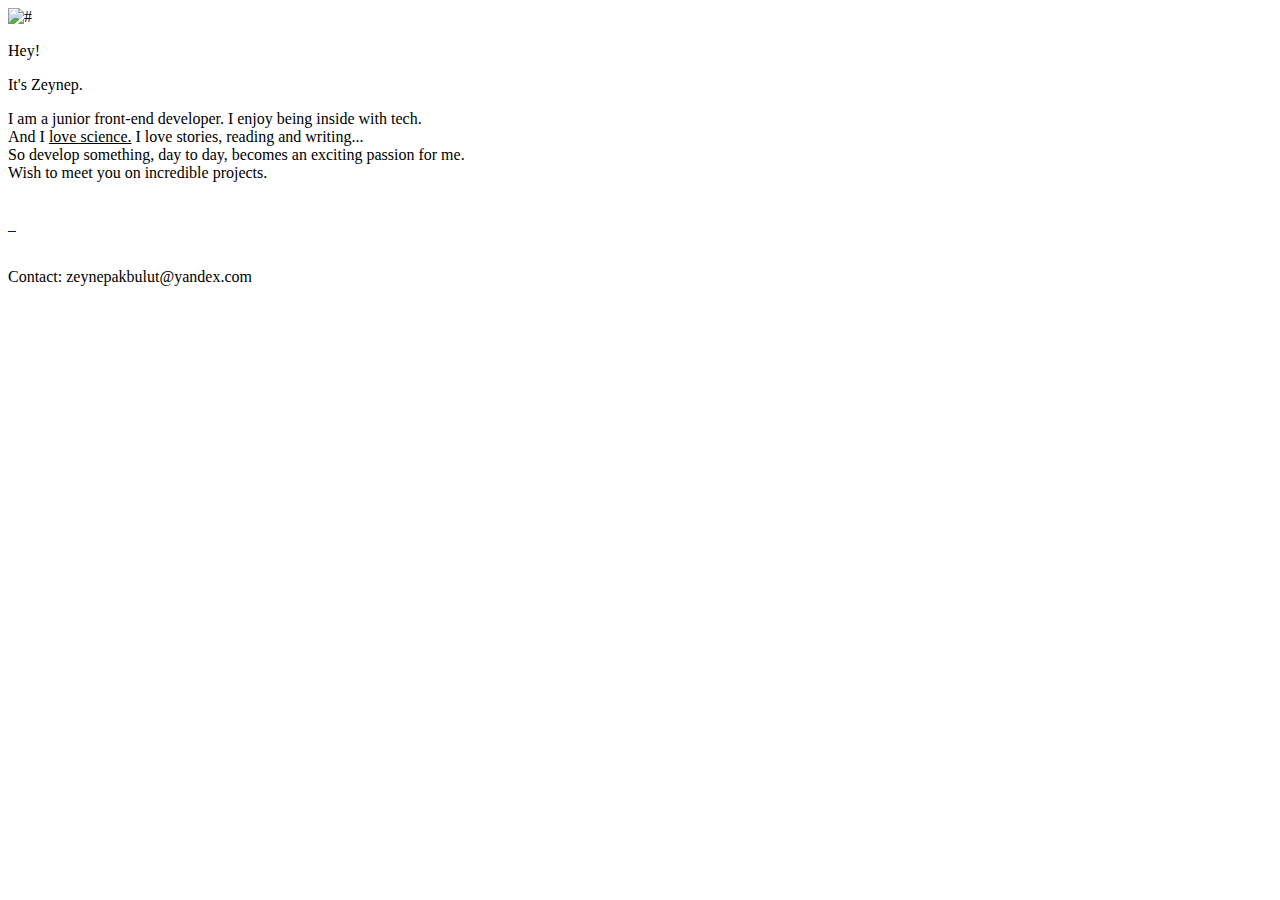
==== index.html @ 6ab3c7d3 "Create index.html" ====
<!DOCTYPE html>
<html lang="en">
<head>
  <meta charset="UTF-8">
  <meta name="viewport" content="width=device-width, initial-scale=1.0">
  <meta http-equiv="X-UA-Compatible" content="ie=edge">
  <link rel="stylesheet" type="text/css" href="css/normalize.css">
  <link rel="stylesheet" type="text/css" href="css/mystyle.css">
  <!-- <link rel="stylesheet" href="css/vendor/bootstrap/bootstrap.min.css" type="text/css"> -->
  <!-- <link href="https://fonts.googleapis.com/css?family=Lato" rel="stylesheet"> -->
  <link href="https://fonts.googleapis.com/css?family=Lora" rel="stylesheet">
  <title>Zeynep Akbulut Ates</title>
</head>
<body>
  <div id='container-fluid'>
    <div class="grayLine"></div>
    <div class="imageDiv">
      <img class="img" src="images/t.jpg" alt="#">
    </div>
    <div class="heyDiv">
      <p class="hey">Hey!
        <br>
        <p class="hey">It's Zeynep.</p>
        <p class="explain">I am a junior front-end developer. I enjoy being inside with tech.
          <br> And I
          <u>love science.</u>
          I love stories, reading and writing...
          <br> So develop something, day to day, becomes an exciting passion for me.
          <br> Wish to meet you on incredible projects.</p>
      </p>
    </div>
    <br>
    <div class="logoDiv">
      <a href="https://twitter.com/zeynakt">
        <img class="logo" src="images/twit.png" alt="">
      </a>
      <a href="https://www.linkedin.com/in/zeynep-akbulut-ate%C5%9F-005b367b/">
        <img class="logo" src="images/linkedin.png" alt="">
      </a>
      <a href="https://github.com/zeynakt">
        <img class="logo" src="images/github.png" alt="">
      </a>
      <br>
    </div>
    <br>
    <p align=”right” class="span">Contact: zeynepakbulut@yandex.com</p>
    <br>
  </div>
</body>
</html>
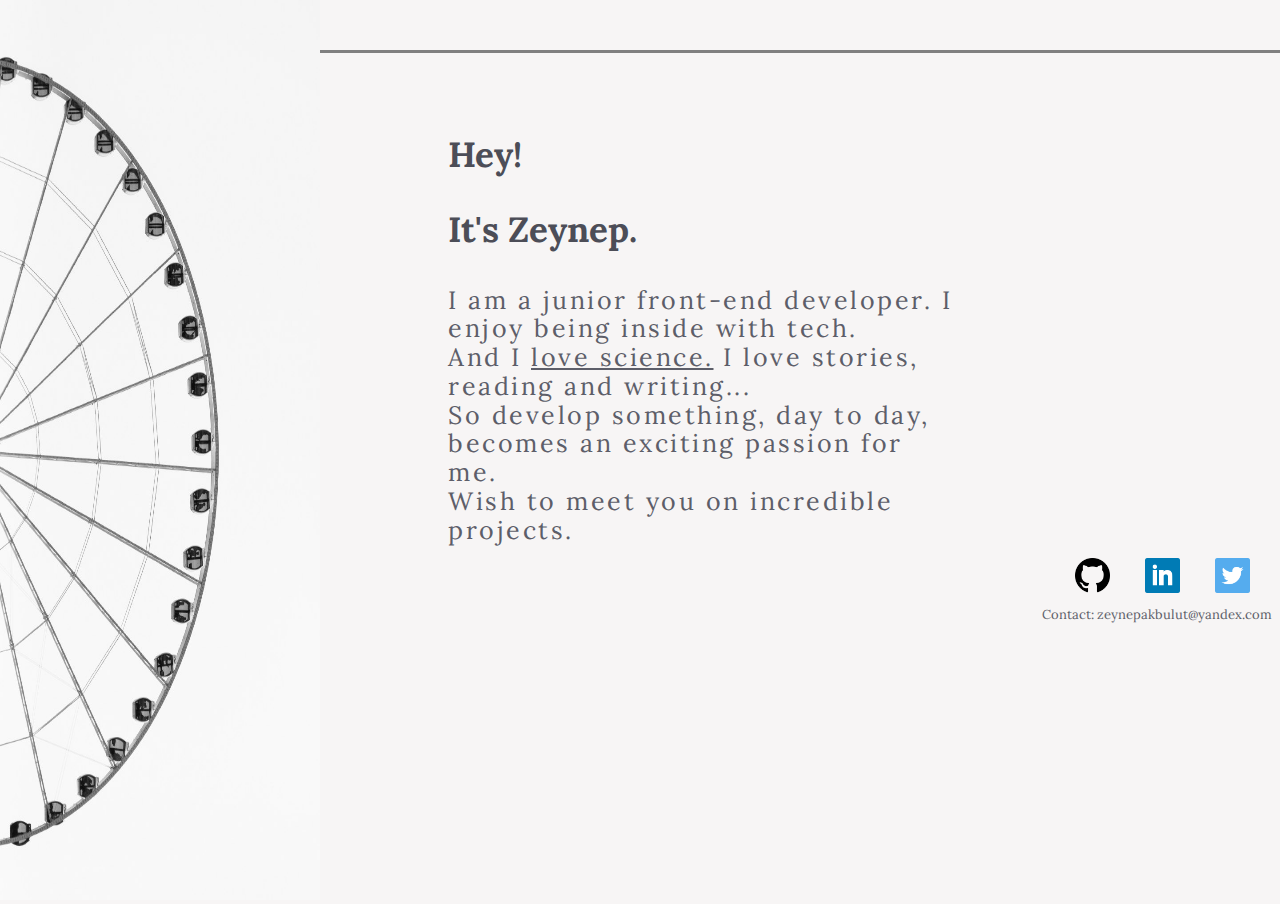
==== commit f8cb41a1: "Update index.html" ====
--- a/index.html
+++ b/index.html
@@ -5,7 +5,7 @@
   <meta name="viewport" content="width=device-width, initial-scale=1.0">
   <meta http-equiv="X-UA-Compatible" content="ie=edge">
   <link rel="stylesheet" type="text/css" href="css/normalize.css">
-  <link rel="stylesheet" type="text/css" href="css/mystyle.css">
+  <link rel="stylesheet" type="text/css" href="css/style.css">
   <!-- <link rel="stylesheet" href="css/vendor/bootstrap/bootstrap.min.css" type="text/css"> -->
   <!-- <link href="https://fonts.googleapis.com/css?family=Lato" rel="stylesheet"> -->
   <link href="https://fonts.googleapis.com/css?family=Lora" rel="stylesheet">
--- a/css/style.css
+++ b/css/style.css
@@ -0,0 +1,89 @@
+html{
+  width: 100%;
+  height: 100%;
+  -webkit-tap-highlight-color: transparent;
+  display: block;
+}
+body{
+  width: 100%;
+  height: 100%;
+  background-color:rgb(247, 245, 245) !important; 
+  overflow: hidden;
+}
+#container-fluid { 
+  width: 100%;
+  height: 100%;
+  margin-bottom: 0px;
+  margin-right: 0px;
+  padding-right: 0px;
+ }
+.grayLine{
+  background-color: gray;
+  width: 100% !important;
+  height: 3px;
+  margin-top: 50px;
+  position: absolute;
+}
+.imageDiv{
+  width: 25%;
+  height: 100%;
+  float: left;
+  margin-top: 0;
+  padding-top: 0;
+  position: absolute;
+}
+.img{
+  width: 100%;
+  height: 100%;
+}
+ .heyDiv{
+  margin-left: 35%;
+  width: 40%;
+  height: 60%;
+  float: right;
+  position: absolute;
+  margin-top: 100px;
+  } 
+ .hey{
+  color: #4c4d57;
+  font-size: 35px;
+  font-weight: bold;
+  font-family: 'Lora', serif;
+}
+.explain{
+  color: #5d5e69;
+  font-size: 25px;
+  font-family: 'Lora', serif;
+  letter-spacing: 0.1em;
+}
+.logo{
+  float: right;
+  padding-right: 25px;
+  width: 35px;
+  height: 35px;
+  margin: 5px;
+}
+.logoDiv{
+  margin-top: 535px;
+ }
+.span{
+  text-align: right !important;
+  font-size: 13px;
+  color: #5d5e69;
+  font-family: 'Lora', serif;
+  padding-top: 5px;
+  margin-right: 2px !important;
+  padding-right: 6px !important;
+}
+.contact{
+  width: 100%;
+  text-align: right !important;
+  float: right;
+  margin-right: 0%;
+  padding-right: 0%;
+  background-color: #5d5e69
+}
+
+
+
+
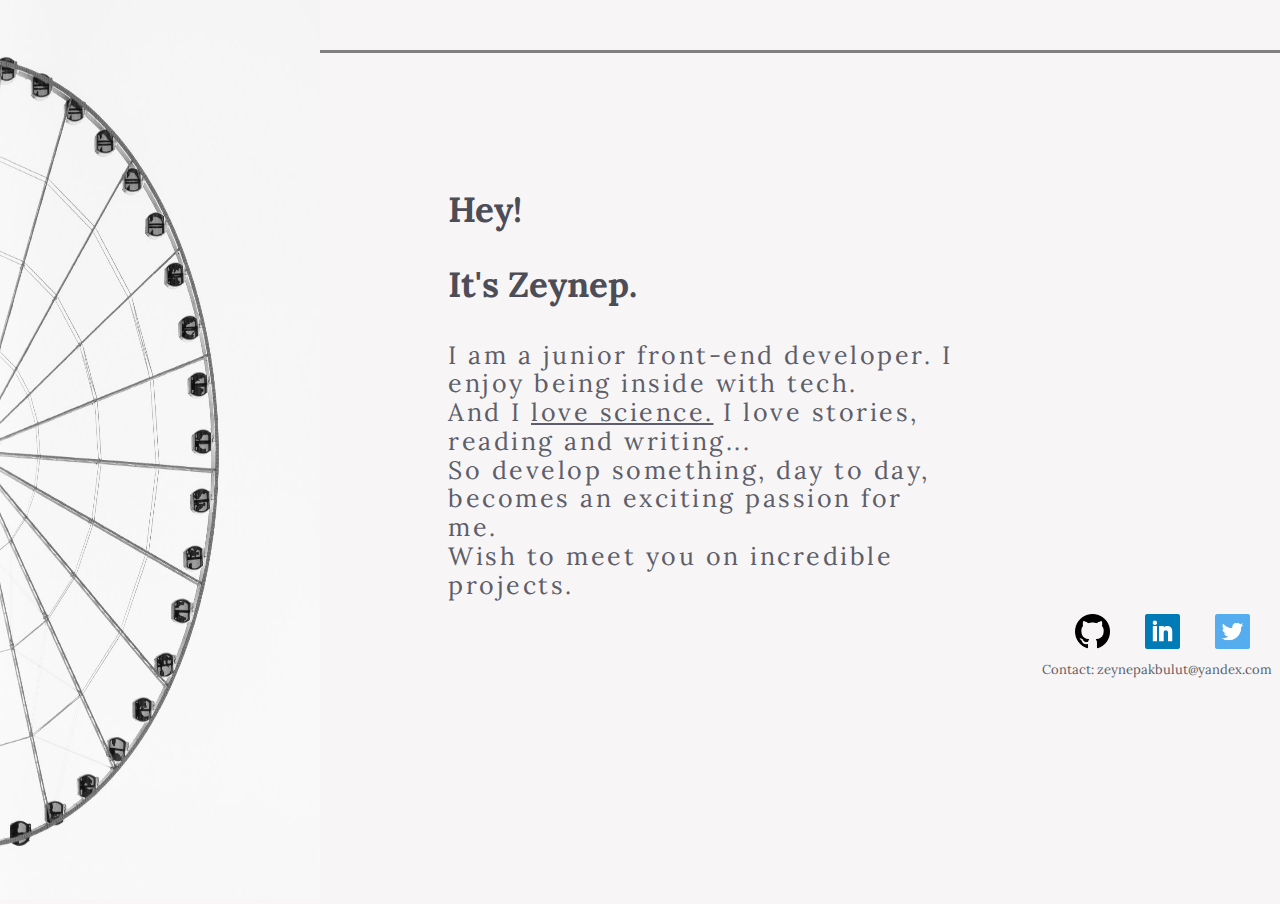
==== commit 0aa516d8: "Update index.html" ====
--- a/index.html
+++ b/index.html
@@ -6,7 +6,7 @@
   <meta http-equiv="X-UA-Compatible" content="ie=edge">
   <link rel="stylesheet" type="text/css" href="css/normalize.css">
   <link rel="stylesheet" type="text/css" href="css/style.css">
-  <!-- <link rel="stylesheet" href="css/vendor/bootstrap/bootstrap.min.css" type="text/css"> -->
+  <!-- <link rel="stylesheet" href="css/bootstrap.min.css" type="text/css"> -->
   <!-- <link href="https://fonts.googleapis.com/css?family=Lato" rel="stylesheet"> -->
   <link href="https://fonts.googleapis.com/css?family=Lora" rel="stylesheet">
   <title>Zeynep Akbulut Ates</title>
@@ -17,6 +17,11 @@
     <div class="imageDiv">
       <img class="img" src="images/t.jpg" alt="#">
     </div>
+    <div class="bosDivTop"></div>
+    <div class="bosDiv" > <div id="some-elementDiv"><a  href="About.html" >About</a></div> </div>
+   <!--  <div class="bosDiv" > <a  href="About.html" id="some-element">About</a></div> -->
+    <div class="bosDiv2"><div id="some-elementDiv"><a href="Thoughts.html" >Thoughts</a></div></div>
+    <div class="bosDiv3"><div id="some-elementDiv"><a href="Works.html" >Works</a></div></div>
     <div class="heyDiv">
       <p class="hey">Hey!
         <br>
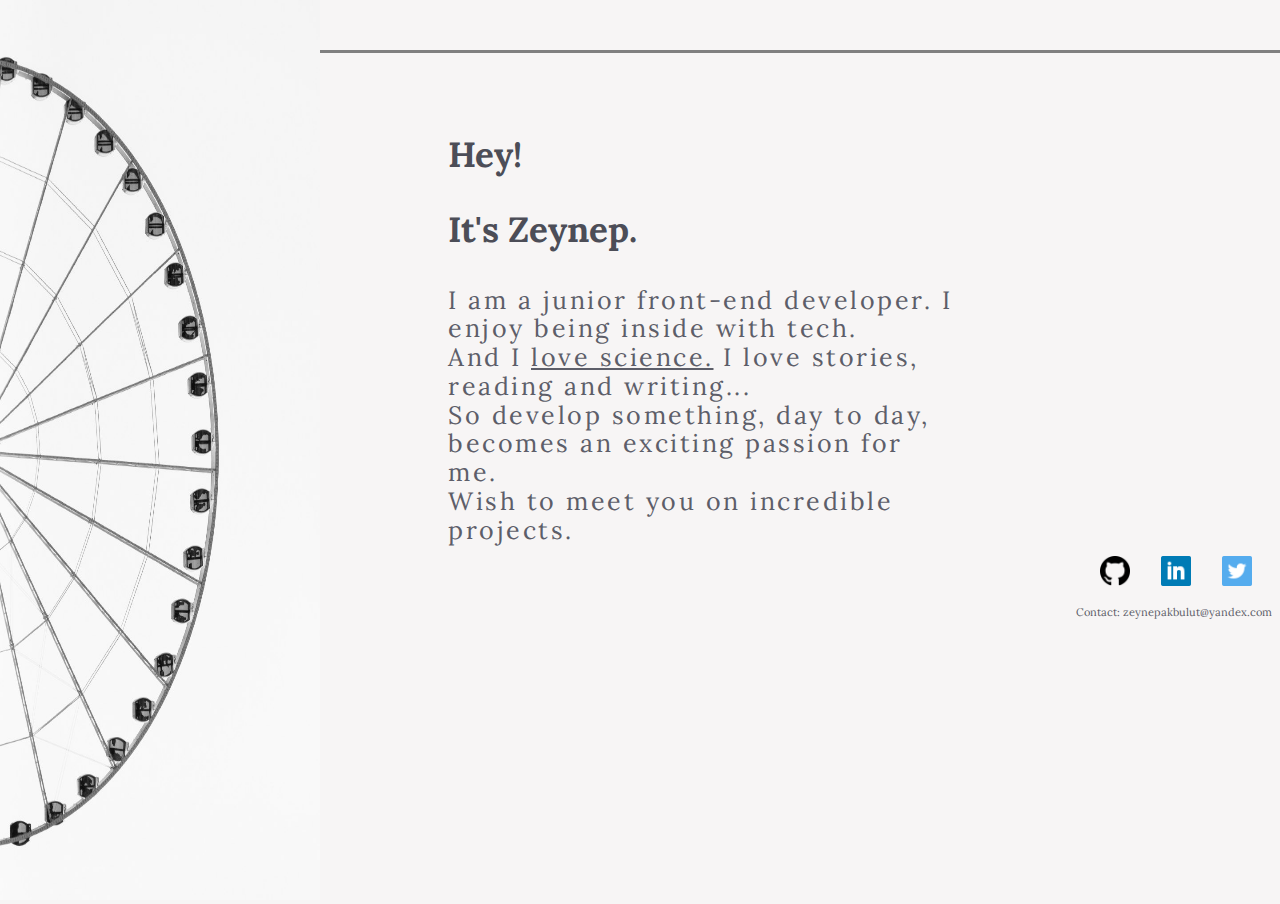
==== commit 3e9d3cc9: "Update index.html" ====
--- a/index.html
+++ b/index.html
@@ -19,7 +19,6 @@
     </div>
     <div class="bosDivTop"></div>
     <div class="bosDiv" > <div id="some-elementDiv"><a  href="About.html" >About</a></div> </div>
-   <!--  <div class="bosDiv" > <a  href="About.html" id="some-element">About</a></div> -->
     <div class="bosDiv2"><div id="some-elementDiv"><a href="Thoughts.html" >Thoughts</a></div></div>
     <div class="bosDiv3"><div id="some-elementDiv"><a href="Works.html" >Works</a></div></div>
     <div class="heyDiv">
--- a/css/style.css
+++ b/css/style.css
@@ -32,10 +32,119 @@
   padding-top: 0;
   position: absolute;
 }
+
+.bosDivTop{
+  background-color: transparent;
+/*   background-color: gray;
+ */  width: 17%;
+  height: 20%;
+  float: left;
+  margin-top: 0%;
+  padding-top: 0%;
+  margin-bottom: 0%;
+  padding-bottom: 0%;
+  position: absolute;
+}
+.bosDiv{
+  background-color: transparent;
+/*   background-color: pink;
+ */  width: 17%;
+  height: 20%;
+  float: left;
+  margin-top:10%;
+  /* margin-top: 0;*/
+  padding-top: 0%; 
+  margin-bottom: 0%;
+  padding-bottom: 0%;
+  position: absolute;
+}
+.bosDiv2{
+  background-color: transparent;
+/*   background-color: yellow;
+ */  width: 17%;
+  height: 20%;
+  float: left;
+  margin-top:20%;
+  padding-top: 0%;
+  position: absolute;
+}
+#some-element { 
+  display: none; 
+/*   text-align: right; */
+  margin-left: 50%;
+  padding-left: 30%;
+  margin-top: 10%;
+  color: #829db4;
+  font-size: 30px;
+  font-family: 'Lora', serif;
+  letter-spacing: 0.1em;
+  text-decoration: none;
+}
+.bosDiv:hover #some-element { 
+  display: block;
+ }
+ a{
+  text-decoration: none;
+ }
+ #some-elementDiv { 
+  display: none; 
+/*   text-align: right; */
+  margin-left: 100%;
+  padding-left: 30%;
+  margin-top: 10%;
+  color: #829db4;
+  font-size: 30px;
+  font-family: 'Lora', serif;
+  letter-spacing: 0.1em;
+  text-decoration: none;
+  width: 120%;
+  height: 66px;
+/*   background-color: darkcyan; */
+  opacity: 0.3;
+}
+.bosDiv:hover #some-elementDiv { 
+  display: block;
+ }
+ .bosDiv2:hover #some-elementDiv { 
+  display: block;
+ }
+ .bosDiv3:hover #some-elementDiv { 
+  display: block;
+ }
+.bosDiv3{
+  background-color: transparent;
+/*   background-color: green;
+ */  width: 17%;
+  height: 25%;
+  float: left;
+  margin-top:30%;
+  padding-top: 0%;
+  position: absolute;
+}
 .img{
   width: 100%;
   height: 100%;
 }
+.bosDiv:hover { 
+
+  cursor: default;
+    transform: rotate(180deg);
+    transition: all 0.8s ease-in-out 4s;
+ }
+ .bosDiv2:hover { 
+
+    cursor: default;
+      transform: rotate(180deg);
+      transition: all 0.8s ease-in-out 4s;
+   }
+   .bosDiv3:hover { 
+ 
+      cursor: default;
+        transform: rotate(180deg);
+        transition: all 0.8s ease-in-out 4s;
+        
+     }
+     
  .heyDiv{
   margin-left: 35%;
   width: 40%;
@@ -56,19 +165,36 @@
   font-family: 'Lora', serif;
   letter-spacing: 0.1em;
 }
+.about{
+  color: #5d5e69;
+  font-size: 20px;
+  font-family: 'Lora', serif;
+  letter-spacing: 0.1em;
+}
 .logo{
   float: right;
   padding-right: 25px;
-  width: 35px;
-  height: 35px;
-  margin: 5px;
+  width: 30px;
+  height: 30px;
+  margin: 3px;
 }
 .logoDiv{
   margin-top: 535px;
  }
+ .logoDivT{
+  margin-top: 0;
+  padding-top: 0;
+ }
+ .logoT{
+  float: right;
+  padding-right: 25px;
+  width: 20px;
+  height: 20px;
+  margin: 2px;
+}
 .span{
   text-align: right !important;
-  font-size: 13px;
+  font-size: 11px;
   color: #5d5e69;
   font-family: 'Lora', serif;
   padding-top: 5px;
@@ -87,3 +213,5 @@
 
 
 
+
+
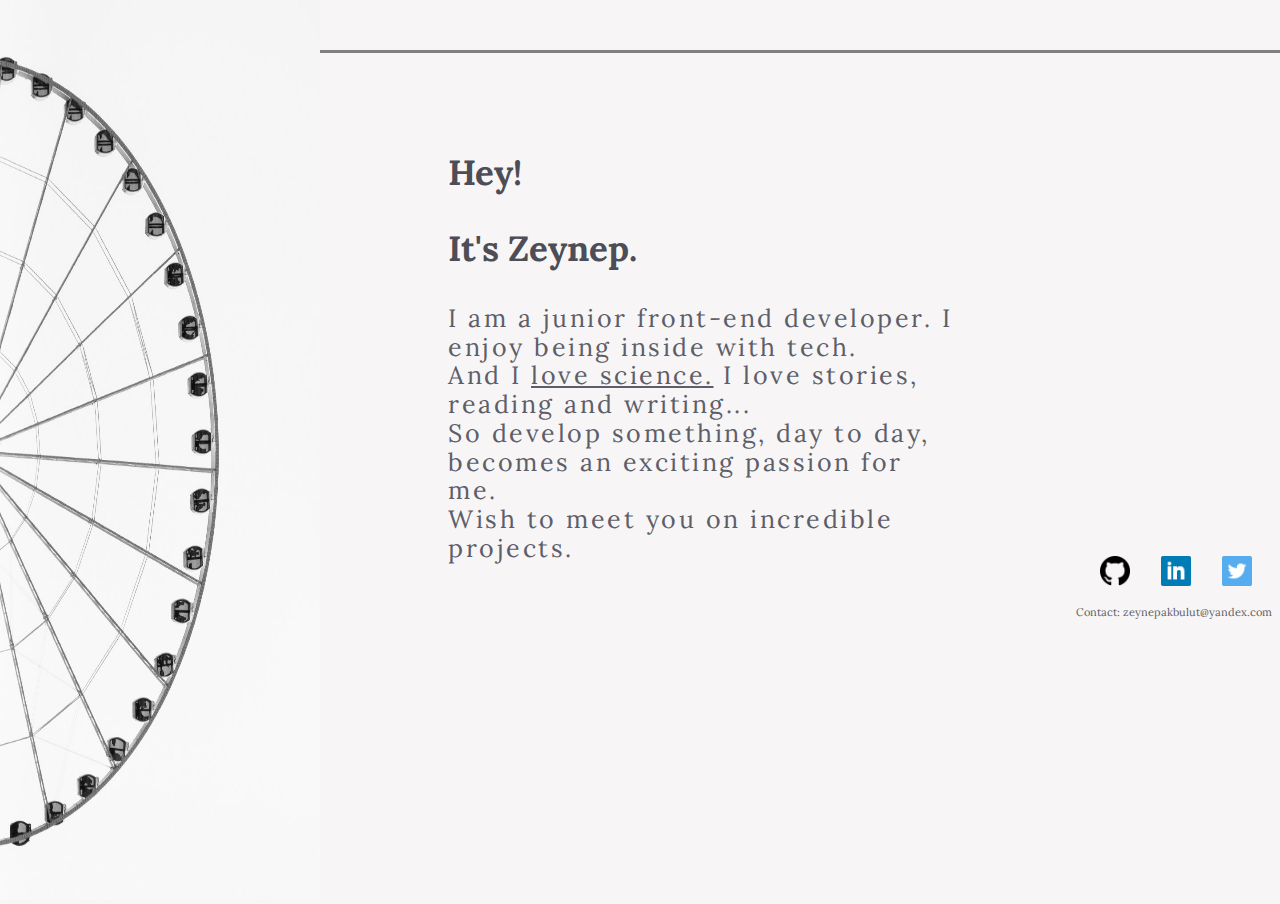
==== commit 8ff6202b: "Update index.html" ====
--- a/index.html
+++ b/index.html
@@ -21,7 +21,7 @@
     <div class="bosDiv" > <div id="some-elementDiv"><a  href="About.html" >About</a></div> </div>
     <div class="bosDiv2"><div id="some-elementDiv"><a href="Thoughts.html" >Thoughts</a></div></div>
     <div class="bosDiv3"><div id="some-elementDiv"><a href="Works.html" >Works</a></div></div>
-    <div class="heyDiv">
+    <div class="heyDiv"> <br>
       <p class="hey">Hey!
         <br>
         <p class="hey">It's Zeynep.</p>
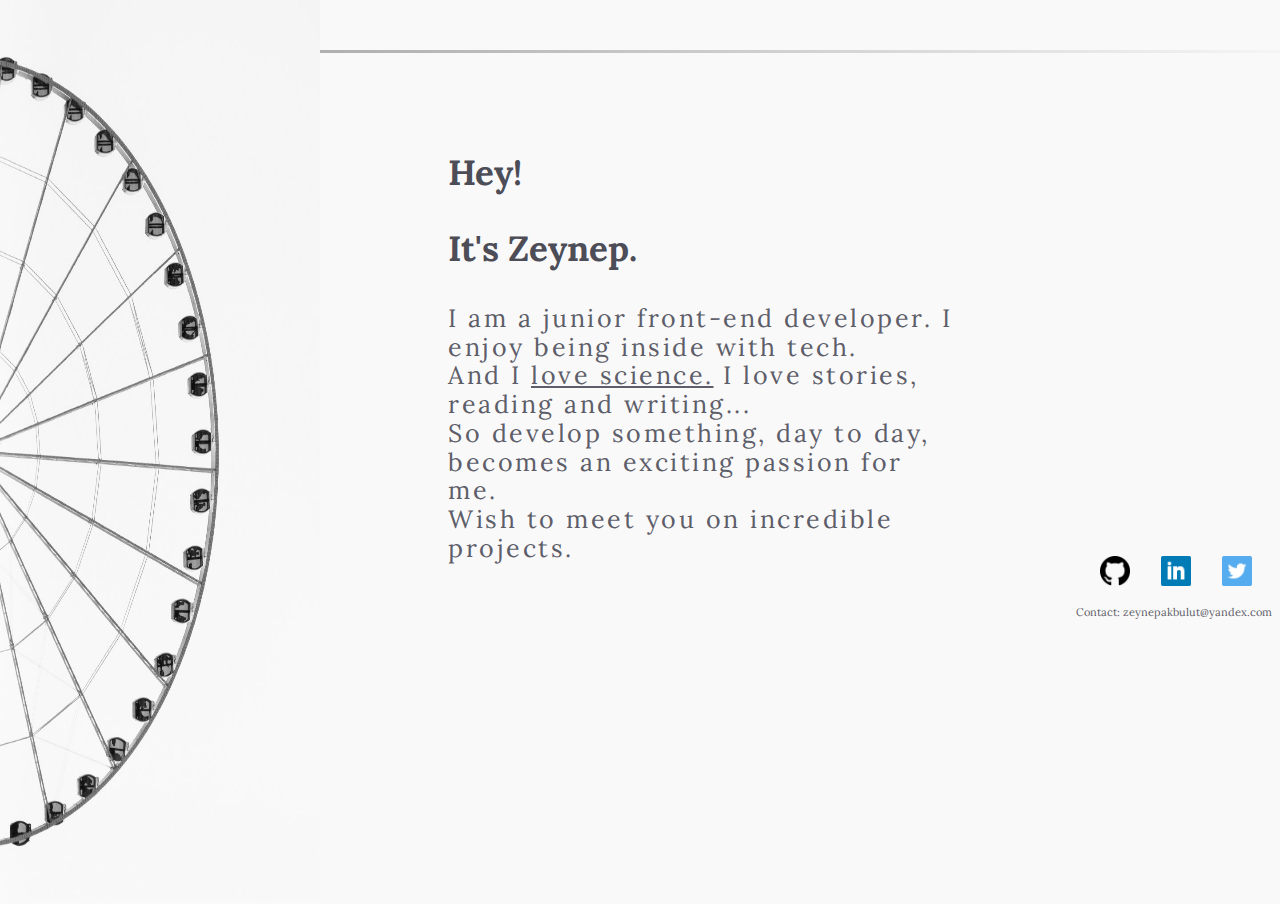
==== commit 4619eea9: "Update index.html" ====
--- a/index.html
+++ b/index.html
@@ -51,4 +51,4 @@
     <br>
   </div>
 </body>
-</html>
+</html> 
--- a/css/style.css
+++ b/css/style.css
@@ -7,7 +7,8 @@
 body{
   width: 100%;
   height: 100%;
-  background-color:rgb(247, 245, 245) !important; 
+  /* background-color:rgb(247, 245, 245) !important;  */
+  background-color:rgb(250, 249, 249) !important;
   overflow: hidden;
 }
 #container-fluid { 
@@ -18,9 +19,18 @@
   padding-right: 0px;
  }
 .grayLine{
-  background-color: gray;
+  /* background-color: rgb(153, 152, 152); */
+  background: linear-gradient(to right,rgb(153, 152, 152) , whitesmoke);
   width: 100% !important;
   height: 3px;
+  margin-top: 50px;
+  position: absolute;
+}
+.grayLineT{
+  background-color: gray;
+  background: linear-gradient(to right,rgb(153, 152, 152) , whitesmoke);
+  width: 100% !important;
+  height: 2.5px;
   margin-top: 50px;
   position: absolute;
 }
@@ -188,8 +198,8 @@
  .logoT{
   float: right;
   padding-right: 25px;
-  width: 20px;
-  height: 20px;
+  width: 22px;
+  height: 22px;
   margin: 2px;
 }
 .span{
@@ -215,3 +225,6 @@
 
 
 
+
+
+
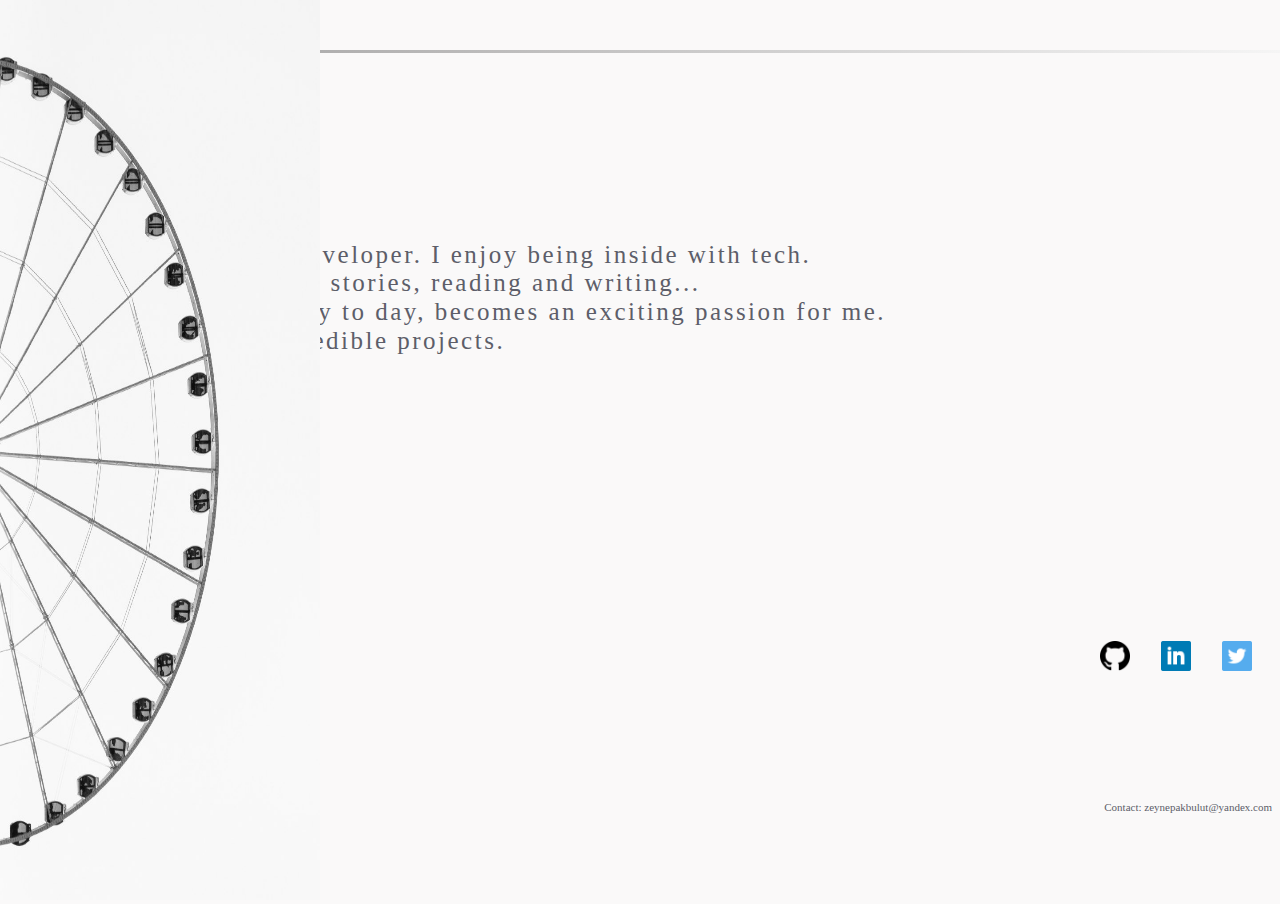
==== commit 2cd1d4c2: "Update index.html" ====
--- a/index.html
+++ b/index.html
@@ -6,9 +6,8 @@
   <meta http-equiv="X-UA-Compatible" content="ie=edge">
   <link rel="stylesheet" type="text/css" href="css/normalize.css">
   <link rel="stylesheet" type="text/css" href="css/style.css">
-  <!-- <link rel="stylesheet" href="css/bootstrap.min.css" type="text/css"> -->
-  <!-- <link href="https://fonts.googleapis.com/css?family=Lato" rel="stylesheet"> -->
-  <link href="https://fonts.googleapis.com/css?family=Lora" rel="stylesheet">
+  <link href="https://fonts.googleapis.com/css?family=Source+Code+Pro:200" rel="stylesheet">
+  <link href="https://fonts.googleapis.com/css?family=Work+Sans:200" rel="stylesheet">
   <title>Zeynep Akbulut Ates</title>
 </head>
 <body>
@@ -17,11 +16,11 @@
     <div class="imageDiv">
       <img class="img" src="images/t.jpg" alt="#">
     </div>
-    <div class="bosDivTop"></div>
-    <div class="bosDiv" > <div id="some-elementDiv"><a  href="About.html" >About</a></div> </div>
-    <div class="bosDiv2"><div id="some-elementDiv"><a href="Thoughts.html" >Thoughts</a></div></div>
-    <div class="bosDiv3"><div id="some-elementDiv"><a href="Works.html" >Works</a></div></div>
-    <div class="heyDiv"> <br>
+    <div class="empty-box-Top"></div>
+    <div class="empty-box" > <div id="some-element-div"><a  href="About.html" >About</a></div> </div>
+    <div class="empty-box2"><div id="some-element-div"><a href="Thoughts.html" >Thoughts</a></div></div>
+    <div class="empty-box3"><div id="some-element-div"><a href="Works.html" >Works</a></div></div>
+    <div class="hey-div"> 
       <p class="hey">Hey!
         <br>
         <p class="hey">It's Zeynep.</p>
@@ -33,8 +32,8 @@
           <br> Wish to meet you on incredible projects.</p>
       </p>
     </div>
-    <br>
-    <div class="logoDiv">
+    <br><br><br><br><br><br><br><br><br><br><br><br><br><br>
+    <div class="logo-div">
       <a href="https://twitter.com/zeynakt">
         <img class="logo" src="images/twit.png" alt="">
       </a>
@@ -46,9 +45,9 @@
       </a>
       <br>
     </div>
-    <br>
+    <br><br><br><br><br><br><br>
     <p align=”right” class="span">Contact: zeynepakbulut@yandex.com</p>
     <br>
   </div>
 </body>
-</html> 
+</html>
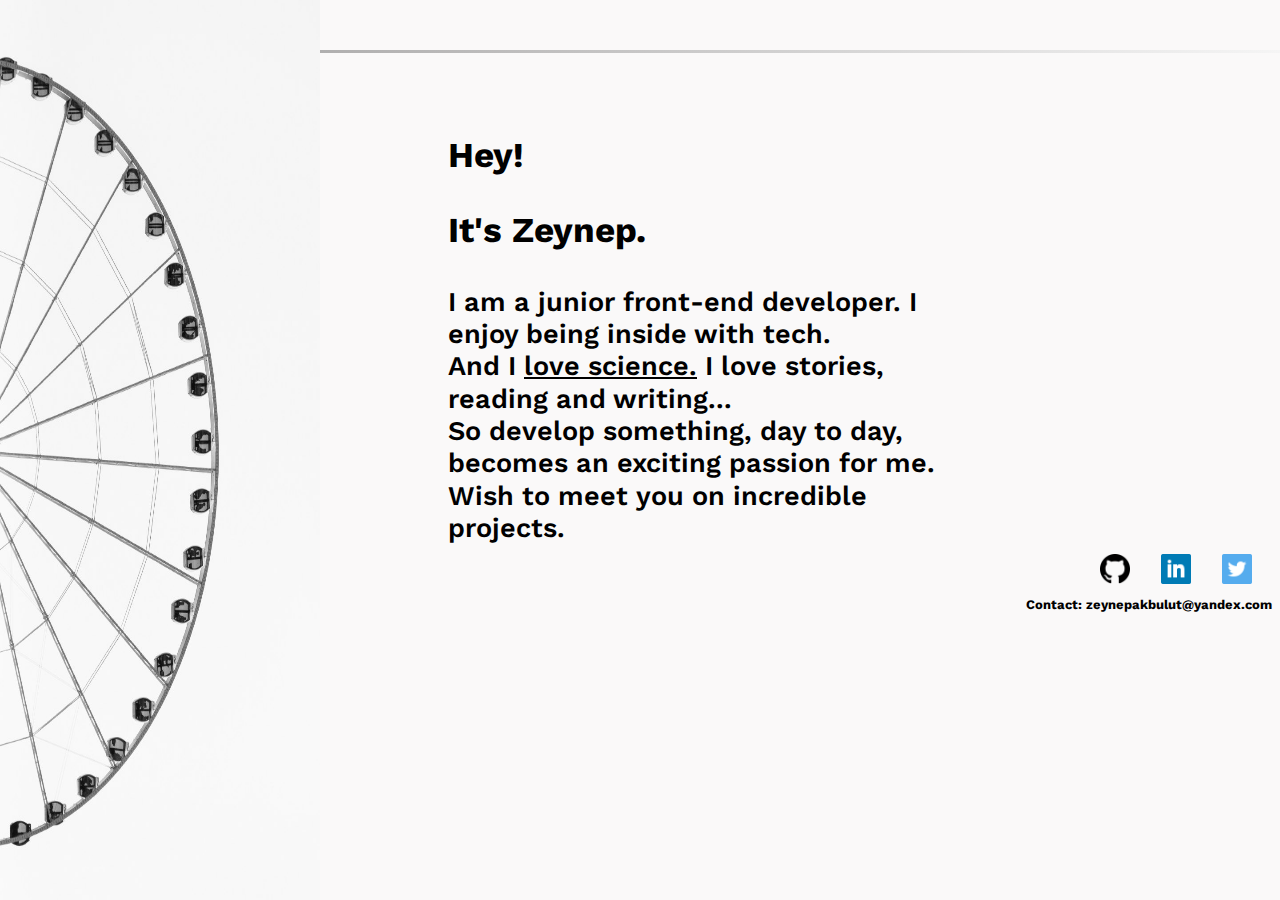
==== commit 5d5598a5: "Update index.html" ====
--- a/index.html
+++ b/index.html
@@ -12,8 +12,8 @@
 </head>
 <body>
   <div id='container-fluid'>
-    <div class="grayLine"></div>
-    <div class="imageDiv">
+    <div class="gray-line"></div>
+    <div class="image-div">
       <img class="img" src="images/t.jpg" alt="#">
     </div>
     <div class="empty-box-Top"></div>
--- a/css/style.css
+++ b/css/style.css
@@ -3,8 +3,10 @@
   height: 100%;
   -webkit-tap-highlight-color: transparent;
   display: block;
+  font-size: 1px;
 }
 body{
+  margin: 0;
   width: 100%;
   height: 100%;
   /* background-color:rgb(247, 245, 245) !important;  */
@@ -18,7 +20,7 @@
   margin-right: 0px;
   padding-right: 0px;
  }
-.grayLine{
+.gray-line{
   /* background-color: rgb(153, 152, 152); */
   background: linear-gradient(to right,rgb(153, 152, 152) , whitesmoke);
   width: 100% !important;
@@ -26,7 +28,7 @@
   margin-top: 50px;
   position: absolute;
 }
-.grayLineT{
+.gray-line-tab{
   background-color: gray;
   background: linear-gradient(to right,rgb(153, 152, 152) , whitesmoke);
   width: 100% !important;
@@ -34,7 +36,7 @@
   margin-top: 50px;
   position: absolute;
 }
-.imageDiv{
+.image-div{
   width: 25%;
   height: 100%;
   float: left;
@@ -43,7 +45,7 @@
   position: absolute;
 }
 
-.bosDivTop{
+.empty-box-Top{
   background-color: transparent;
 /*   background-color: gray;
  */  width: 17%;
@@ -55,7 +57,7 @@
   padding-bottom: 0%;
   position: absolute;
 }
-.bosDiv{
+.empty-box{
   background-color: transparent;
 /*   background-color: pink;
  */  width: 17%;
@@ -68,7 +70,7 @@
   padding-bottom: 0%;
   position: absolute;
 }
-.bosDiv2{
+.empty-box2{
   background-color: transparent;
 /*   background-color: yellow;
  */  width: 17%;
@@ -84,44 +86,47 @@
   margin-left: 50%;
   padding-left: 30%;
   margin-top: 10%;
-  color: #829db4;
+/*   color: #829db4; */
+color: black;
   font-size: 30px;
-  font-family: 'Lora', serif;
+  font-family: 'Work Sans', sans-serif;
+  font-weight: 900;
   letter-spacing: 0.1em;
   text-decoration: none;
 }
-.bosDiv:hover #some-element { 
+.empty-box:hover #some-element { 
   display: block;
  }
  a{
   text-decoration: none;
  }
- #some-elementDiv { 
+ #some-element-div { 
   display: none; 
 /*   text-align: right; */
   margin-left: 100%;
   padding-left: 30%;
   margin-top: 10%;
-  color: #829db4;
+  /* color: #829db4; */ color: black;
   font-size: 30px;
-  font-family: 'Lora', serif;
+  font-family: 'Work Sans', sans-serif;
   letter-spacing: 0.1em;
   text-decoration: none;
   width: 120%;
   height: 66px;
+  font-weight: 900;
 /*   background-color: darkcyan; */
   opacity: 0.3;
 }
-.bosDiv:hover #some-elementDiv { 
-  display: block;
- }
- .bosDiv2:hover #some-elementDiv { 
-  display: block;
- }
- .bosDiv3:hover #some-elementDiv { 
-  display: block;
- }
-.bosDiv3{
+.empty-box:hover #some-element-div { 
+  display: block;
+ }
+ .empty-box2:hover #some-element-div { 
+  display: block;
+ }
+ .empty-box3:hover #some-element-div { 
+  display: block;
+ }
+.empty-box3{
   background-color: transparent;
 /*   background-color: green;
  */  width: 17%;
@@ -135,19 +140,19 @@
   width: 100%;
   height: 100%;
 }
-.bosDiv:hover { 
+.empty-box:hover { 
 
   cursor: default;
     transform: rotate(180deg);
     transition: all 0.8s ease-in-out 4s;
  }
- .bosDiv2:hover { 
+ .empty-box2:hover { 
 
     cursor: default;
       transform: rotate(180deg);
       transition: all 0.8s ease-in-out 4s;
    }
-   .bosDiv3:hover { 
+   .empty-box3:hover { 
  
       cursor: default;
         transform: rotate(180deg);
@@ -155,7 +160,7 @@
         
      }
      
- .heyDiv{
+ .hey-div{
   margin-left: 35%;
   width: 40%;
   height: 60%;
@@ -163,23 +168,38 @@
   position: absolute;
   margin-top: 100px;
   } 
+  .hey-div-tab{
+    padding-top: 35px; 
+    margin-left: 35%;
+    width: 40%;
+    height: 60%;
+    float: right;
+    position: absolute;
+    margin-top: 100px;
+    } 
  .hey{
-  color: #4c4d57;
+/*   color: #4c4d57; */color: black;
   font-size: 35px;
   font-weight: bold;
-  font-family: 'Lora', serif;
+  font-family: 'Work Sans', sans-serif;
 }
 .explain{
-  color: #5d5e69;
-  font-size: 25px;
-  font-family: 'Lora', serif;
-  letter-spacing: 0.1em;
+ /*  color: #5d5e69; */
+  color: black;
+  font-size: 27px;
+  font-family: 'Work Sans', sans-serif;
+  font-weight: 590;
+  /* letter-spacing: 0.1em; */
+  line-height: 1.2;
 }
 .about{
-  color: #5d5e69;
-  font-size: 20px;
-  font-family: 'Lora', serif;
-  letter-spacing: 0.1em;
+  /* color: #5d5e69; */
+  color: black;
+  font-size: 27px;
+  font-family: 'Work Sans', sans-serif;
+  /* letter-spacing: 0.1em; */
+  font-weight: 590;
+  line-height: 1.2;
 }
 .logo{
   float: right;
@@ -188,14 +208,14 @@
   height: 30px;
   margin: 3px;
 }
-.logoDiv{
+.logo-div{
   margin-top: 535px;
  }
- .logoDivT{
+ .logo-div-tab{
   margin-top: 0;
-  padding-top: 0;
- }
- .logoT{
+  padding-top: 15px;
+ }
+ .logo-tab{
   float: right;
   padding-right: 25px;
   width: 22px;
@@ -204,10 +224,11 @@
 }
 .span{
   text-align: right !important;
-  font-size: 11px;
-  color: #5d5e69;
-  font-family: 'Lora', serif;
-  padding-top: 5px;
+  font-size: 13px;
+  font-weight: bold;
+  /* color: #5d5e69; */color: black;
+  font-family: 'Work Sans', sans-serif;
+  padding-top: 25px;
   margin-right: 2px !important;
   padding-right: 6px !important;
 }
@@ -222,9 +243,70 @@
 
 
 
-
-
-
-
-
-
+main {
+  position: relative;
+  display: flex;
+  /*  font-family: 'Work Sans', sans-serif; */
+  font-family: 'Work Sans', sans-serif;
+  font-size: 20px;
+  /* min-height: 100vh; */
+  display: flex;
+  font-weight: normal !important;
+}
+.marker {
+  position: absolute; top: 4rem; left: -3rem;
+  height: 2rem; width: 25rem;
+  background-color: black;
+  animation-name: marker;
+  margin-left: 5px;
+}
+
+h1 { margin: 0; 
+  
+}
+.marker, .r, .e1, .s1, .s2, .e2 {
+  animation-timing-function: cubic-bezier(0.15,-0.01, 0.58, 1);
+  animation-duration: 5s;
+  animation-iteration-count: one;
+  will-change: transform;
+}
+
+
+
+.r { margin-left: 1rem;   animation-name: r; }
+.e1 { margin-left: 7rem; animation-name: e1; }
+.s1 { margin-left: 16rem; animation-name: s1; }
+.s2 { margin-left: 21rem; animation-name: s2; }
+.e2 { margin: 0 36rem 0 42rem; animation-name: e2; }
+
+@keyframes r { 
+  0%, 20% { transform: translateX(0); }
+  50%, 70% { transform: translateX(35rem); }
+}
+@keyframes e1 { 
+  0%, 20% { transform: translateX(0); }
+  50%, 70% { transform: translateX(75rem); }
+}
+@keyframes s1 { 
+  0%, 20% { transform: translateX(0); }
+  50%, 70% { transform: translateX(81rem); }
+}
+@keyframes s2 { 
+  0%, 20% { transform: translateX(0); }
+  50%, 70% { transform: translateX(71rem); }
+}
+@keyframes e2 { 
+  0%, 20% { transform: translateX(0); }
+  50%, 70% { transform: translateX(34rem); }
+}
+@keyframes marker { 
+  0%, 20% { transform: translateX(0); }
+  50%, 70% { transform: translateX(450rem); }
+}
+
+
+
+
+
+
+
